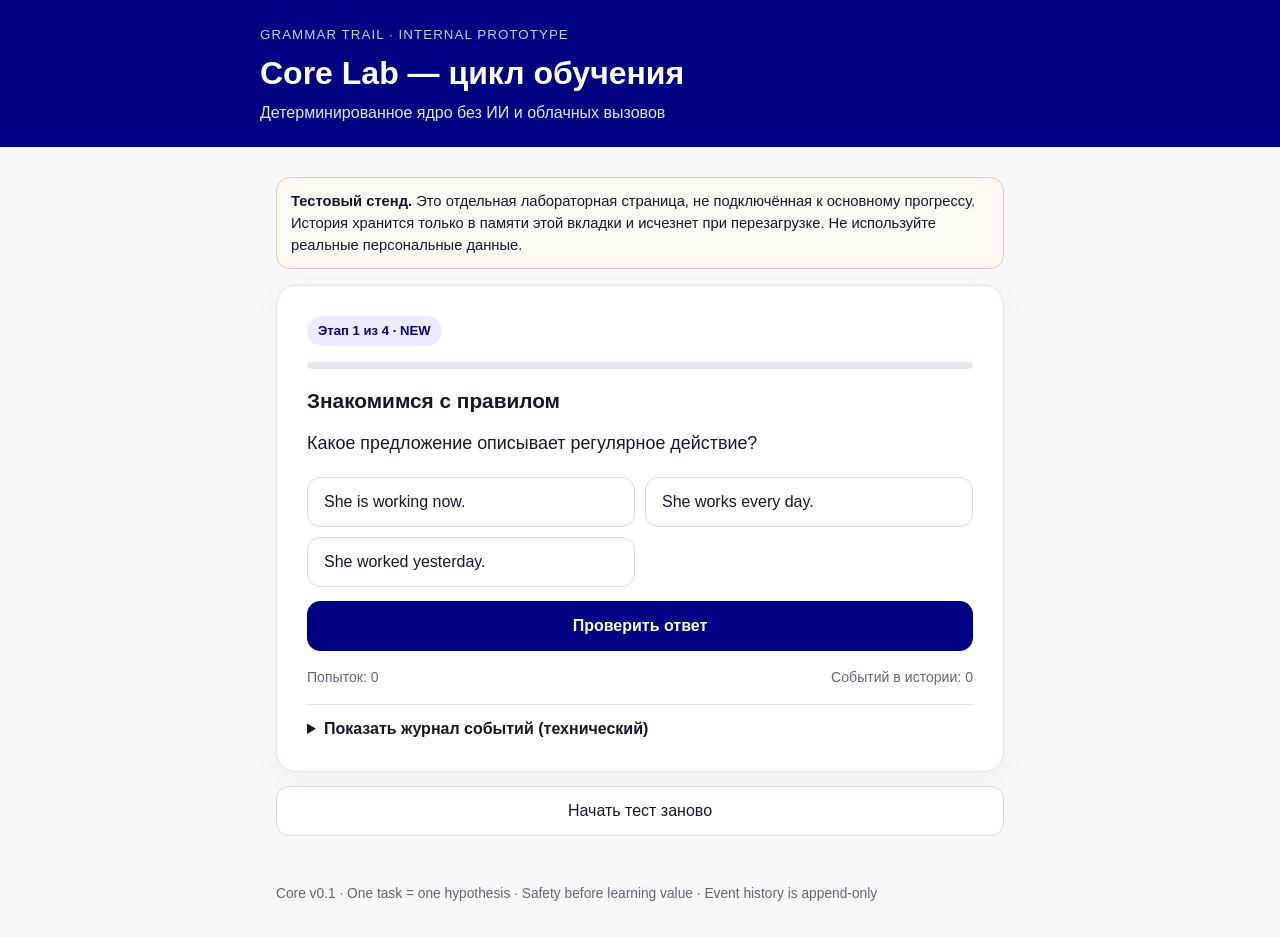
==== core-demo.html @ 32ef1f45 "Add isolated browser demo for AI-free learning core" ====
<!doctype html>
<html lang="ru">
<head>
<meta charset="utf-8">
<meta name="viewport" content="width=device-width,initial-scale=1,viewport-fit=cover">
<meta name="theme-color" content="#000080">
<title>Grammar Trail — Core Lab v0.1</title>
<style>
:root{color-scheme:light;--navy:#000080;--blue:#8080ff;--paper:#f7f8fc;--ink:#16172c;--muted:#62647d;--line:#dfe2f0;--peach:#f2c9b3}
*{box-sizing:border-box}body{margin:0;background:var(--paper);color:var(--ink);font:16px/1.5 -apple-system,BlinkMacSystemFont,"Segoe UI",Roboto,Arial,sans-serif}
header{background:var(--navy);color:#fff;padding:22px 18px}header .inner,main{max-width:760px;margin:auto}header small{opacity:.8;letter-spacing:.08em;text-transform:uppercase}h1{font-size:clamp(1.45rem,4vw,2rem);margin:.2rem 0}header p{margin:.25rem 0 0;color:#fff;opacity:.9}
main{padding:22px 16px 48px}.notice{border:1px solid #e5c5b1;background:#fff8f3;border-radius:14px;padding:12px 14px;font-size:.92rem;margin-bottom:16px}
.card{background:white;border:1px solid var(--line);border-radius:20px;padding:clamp(18px,4vw,30px);box-shadow:0 8px 28px #11113a0b}
.pill{display:inline-block;border-radius:999px;padding:5px 11px;background:#ececff;color:var(--navy);font-weight:700;font-size:.82rem}
h2{font-size:1.3rem;margin:.8rem 0 .3rem}#prompt{font-size:1.12rem;margin:14px 0 20px}.answers{display:grid;gap:10px}
button,input{font:inherit}button{cursor:pointer;border-radius:13px;min-height:50px;padding:12px 16px;border:1px solid #d5d7e9;background:white;color:var(--ink);text-align:left}
button:hover{border-color:var(--blue)}button:focus-visible,input:focus-visible{outline:3px solid #8080ff66;outline-offset:2px}
button.primary{background:var(--navy);color:#fff;border-color:var(--navy);font-weight:700;text-align:center;width:100%;margin-top:14px}
button.choice[aria-pressed="true"]{border:2px solid var(--navy);background:#f0f0ff}
input{width:100%;padding:13px;border:1px solid #bfc3da;border-radius:12px}
.meta{display:flex;justify-content:space-between;gap:10px;flex-wrap:wrap;color:var(--muted);font-size:.88rem;margin:16px 0 0}
.progress{height:7px;background:#e5e6f2;border-radius:99px;overflow:hidden;margin:16px 0}.progress span{display:block;height:100%;width:0;background:var(--blue);transition:width .2s}
.feedback{margin-top:14px;padding:12px;border-radius:12px;background:#f2f3fb}.feedback.good{background:#eaf7ed}.feedback.bad{background:#fff1e9}
details{margin-top:16px;border-top:1px solid var(--line);padding-top:12px}summary{cursor:pointer;font-weight:700}pre{white-space:pre-wrap;overflow-wrap:anywhere;font-size:.78rem;color:var(--muted)}
footer{max-width:760px;margin:auto;padding:0 16px 32px;color:var(--muted);font-size:.86rem}
@media(min-width:700px){main{padding-top:30px}.answers{grid-template-columns:1fr 1fr}}
</style>
</head>
<body>
<header><div class="inner"><small>Grammar Trail · Internal prototype</small><h1>Core Lab — цикл обучения</h1><p>Детерминированное ядро без ИИ и облачных вызовов</p></div></header>
<main>
<div class="notice"><strong>Тестовый стенд.</strong> Это отдельная лабораторная страница, не подключённая к основному прогрессу. История хранится только в памяти этой вкладки и исчезнет при перезагрузке. Не используйте реальные персональные данные.</div>
<section class="card" aria-live="polite">
<div class="pill" id="phasePill">Этап 1 из 4 · NEW</div>
<div class="progress"><span id="progressBar"></span></div>
<h2 id="phaseTitle">Знакомимся с правилом</h2>
<p id="prompt"></p>
<div id="answerArea" class="answers"></div>
<div id="feedback" class="feedback" hidden></div>
<button id="submitBtn" class="primary" type="button">Проверить ответ</button>
<div class="meta"><span id="attempts">Попыток: 0</span><span id="eventCount">Событий в истории: 0</span></div>
<details><summary>Показать журнал событий (технический)</summary><pre id="eventLog">Пока событий нет.</pre></details>
</section>
<div style="margin-top:14px"><button id="restartBtn" type="button" style="width:100%;text-align:center">Начать тест заново</button></div>
</main>
<footer>Core v0.1 · One task = one hypothesis · Safety before learning value · Event history is append-only</footer>
<script type="module">
import { createSession, decideNextAction, submitAnswer, validateEventStream, SAFETY, PHASES } from "./core/learning-core.mjs";

const contentVersion = "gt-core-demo-1";
const knowledgeItemId = "present-simple-third-person-s";
const hypothesisId = "verb-form-third-person-singular";
const session = () => createSession({ sessionId: "core-lab-" + Date.now(), knowledgeItemId, contentVersion });
const taskBank = [
 {taskId:"t-new",knowledgeItemId,hypothesisId,phase:"NEW",approvalState:"APPROVED",contentVersion,prompt:"Какое предложение описывает регулярное действие?",kind:"choice",options:["She is working now.","She works every day.","She worked yesterday."],correctIndex:1,explain:"Every day обозначает привычное действие; для he/she/it в Present Simple используется форма works."},
 {taskId:"t-understand",knowledgeItemId,hypothesisId,phase:"UNDERSTAND",approvalState:"APPROVED",contentVersion,prompt:"Почему в предложении “She works every day” стоит works?",kind:"choice",options:["Потому что подлежащее she — третье лицо единственного числа.","Потому что every day требует Past Simple.","Потому что works обозначает действие прямо сейчас."],correctIndex:0,explain:"В утвердительном Present Simple с he/she/it к смысловому глаголу обычно добавляется -s или -es."},
 {taskId:"t-recall",knowledgeItemId,hypothesisId,phase:"RECALL",approvalState:"APPROVED",contentVersion,prompt:"Вспомни форму глагола без вариантов: “He ___ (watch) TV every evening.”",kind:"text",accepted:["watches"],explain:"Watch оканчивается на -ch, поэтому в форме he/she/it добавляется -es: watches."},
 {taskId:"t-use",knowledgeItemId,hypothesisId,phase:"USE",approvalState:"APPROVED",contentVersion,prompt:"Выбери грамматически правильную фразу для описания привычки.",kind:"choice",options:["My brother play tennis on Sundays.","My brother plays tennis on Sundays.","My brother is play tennis on Sundays."],correctIndex:1,explain:"My brother = he; для регулярного действия в Present Simple нужна форма plays."}
];

let activeSession = session();
let events = [];
let selected = null;
let answered = false;

const $ = (id) => document.getElementById(id);
function currentTask() {
  const decision = decideNextAction({events,session:activeSession,safety:SAFETY.SAFE,taskBank});
  return decision.task;
}
function render() {
  const stateEvents = events;
  const decision = decideNextAction({events:stateEvents,session:activeSession,safety:SAFETY.SAFE,taskBank});
  const task = decision.task;
  const completed = stateEvents.filter(e=>e.type==="PHASE_COMPLETED").length;
  $("progressBar").style.width = (completed/4*100)+"%";
  $("eventCount").textContent = "Событий в истории: "+events.length;
  $("attempts").textContent = "Попыток: "+events.filter(e=>e.type==="ANSWER_SUBMITTED").length;
  $("eventLog").textContent = events.length ? JSON.stringify(events,null,2) : "Пока событий нет.";
  $("answerArea").replaceChildren();
  $("feedback").hidden = true;
  $("submitBtn").disabled = false;
  $("submitBtn").textContent = "Проверить ответ";
  selected = null; answered = false;
  if (!task) {
    $("phasePill").textContent = "Цикл завершён";
    $("phaseTitle").textContent = "Отлично! Цикл пройден";
    $("prompt").textContent = "Ты прошёл четыре этапа: знакомство, понимание, самостоятельное вспоминание и применение. Это демонстрация цикла, а не окончательная модель удержания знаний.";
    $("submitBtn").hidden = true;
    return;
  }
  $("submitBtn").hidden = false;
  const n = PHASES.indexOf(task.phase)+1;
  $("phasePill").textContent = "Этап "+n+" из 4 · "+task.phase;
  $("phaseTitle").textContent = ({NEW:"Знакомимся с правилом",UNDERSTAND:"Проверяем понимание",RECALL:"Вспоминаем самостоятельно",USE:"Применяем в контексте"})[task.phase];
  $("prompt").textContent = task.prompt;
  if(task.kind==="choice") {
    task.options.forEach((option,index)=>{
      const button=document.createElement("button");
      button.type="button";button.className="choice";button.textContent=option;button.setAttribute("aria-pressed","false");
      button.addEventListener("click",()=>{
        if(answered)return;
        selected=index;
        [...$("answerArea").querySelectorAll("button")].forEach((b,i)=>b.setAttribute("aria-pressed",String(i===index)));
      });
      $("answerArea").append(button);
    });
  } else {
    const input=document.createElement("input");input.id="freeAnswer";input.autocomplete="off";input.placeholder="Введи форму глагола";input.setAttribute("aria-label","Твой ответ");
    input.addEventListener("input",()=>{selected=input.value.trim();});
    $("answerArea").append(input);
  }
}
function checkAnswer() {
  if(answered)return;
  const task=currentTask();
  if(!task)return;
  if(selected===null || selected==="") {
    $("feedback").hidden=false;$("feedback").className="feedback bad";$("feedback").textContent="Сначала выбери или введи ответ.";return;
  }
  const correct=task.kind==="choice" ? selected===task.correctIndex : task.accepted.includes(String(selected).trim().toLowerCase());
  const result=submitAnswer({events,session:activeSession,task,response:task.kind==="choice"?{selectedIndex:selected,selectedText:task.options[selected]}:{text:String(selected)},correct,durationMs:null,safety:SAFETY.SAFE});
  events=result.events;answered=true;
  const box=$("feedback");box.hidden=false;box.className="feedback "+(correct?"good":"bad");
  box.textContent=(correct?"Верно! ":"Пока не совсем. ") + task.explain + (correct ? (result.state.phase==="COMPLETE"?" Цикл завершён.":" Переходим дальше.") : " Попробуй ещё раз: история ошибки сохранена, а этап не пропущен.");
  $("submitBtn").textContent=correct?(result.state.phase==="COMPLETE"?"Цикл завершён":"Следующий этап"):"Повторить этот этап";
  $("submitBtn").disabled=false;
  $("eventCount").textContent="Событий в истории: "+events.length;
  $("attempts").textContent="Попыток: "+events.filter(e=>e.type==="ANSWER_SUBMITTED").length;
  $("eventLog").textContent=JSON.stringify(events,null,2);
  $("progressBar").style.width=(events.filter(e=>e.type==="PHASE_COMPLETED").length/4*100)+"%";
  $("submitBtn").onclick=()=>{
    if(correct){render();$("submitBtn").onclick=checkAnswer;}
    else {answered=false;selected=null;$("feedback").hidden=true;$("submitBtn").onclick=checkAnswer;renderKeepPhase();}
  };
}
function renderKeepPhase() {
  // Re-render the same current phase after a wrong answer; existing events remain intact.
  const decision=decideNextAction({events,session:activeSession,safety:SAFETY.SAFE,taskBank});
  const task=decision.task;if(!task)return render();
  $("answerArea").replaceChildren();selected=null;
  if(task.kind==="choice") task.options.forEach((option,index)=>{const b=document.createElement("button");b.type="button";b.className="choice";b.textContent=option;b.setAttribute("aria-pressed","false");b.addEventListener("click",()=>{selected=index;[...$("answerArea").querySelectorAll("button")].forEach((x,i)=>x.setAttribute("aria-pressed",String(i===index)));});$("answerArea").append(b);});
  else {const i=document.createElement("input");i.id="freeAnswer";i.placeholder="Введи форму глагола";i.setAttribute("aria-label","Твой ответ");i.addEventListener("input",()=>selected=i.value.trim());$("answerArea").append(i);}
}
$("submitBtn").addEventListener("click",checkAnswer);
$("restartBtn").addEventListener("click",()=>{activeSession=session();events=[];render();$("submitBtn").onclick=checkAnswer;});
render();
</script>
</body>
</html>
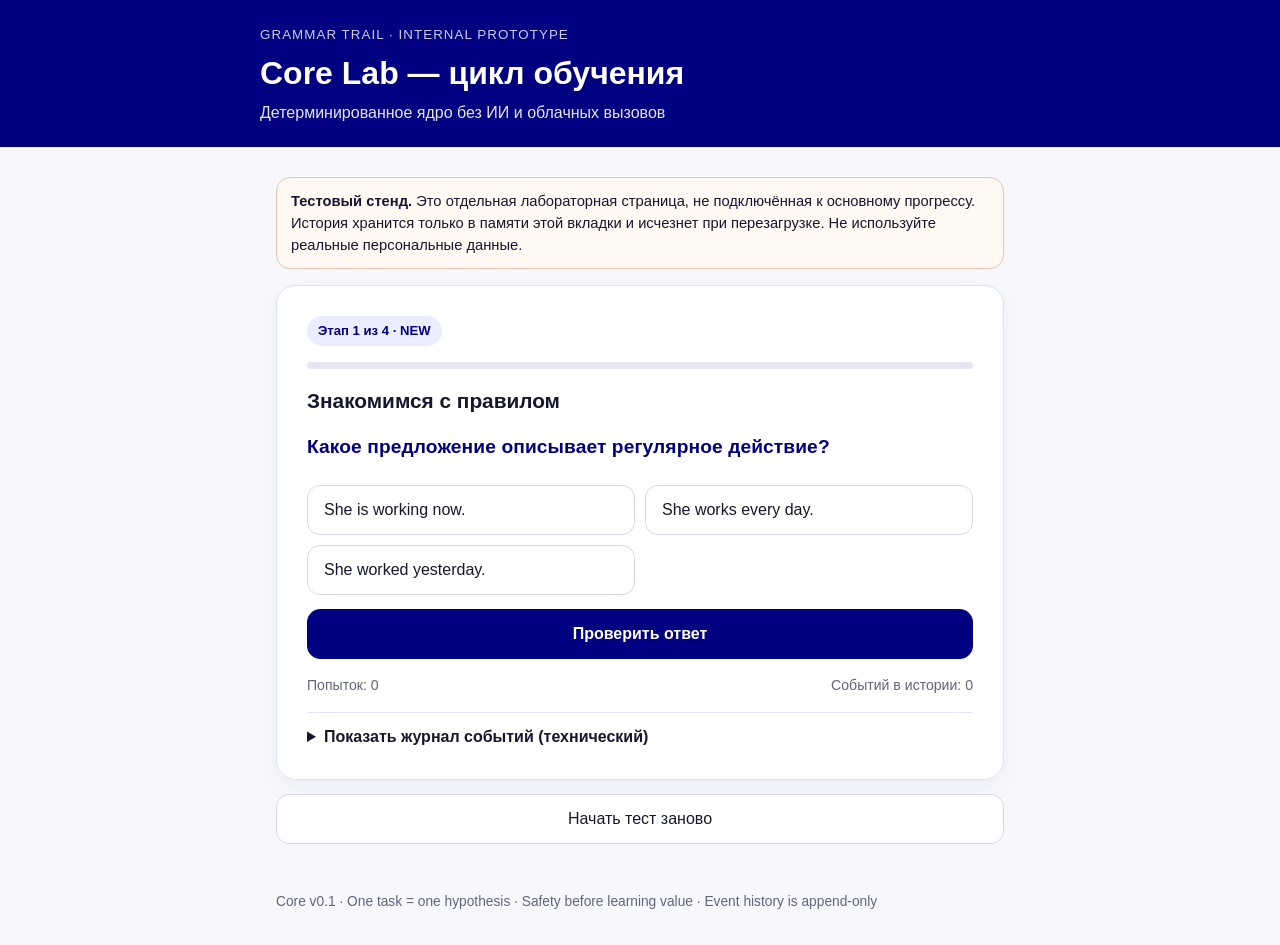
==== commit 9fcac5d6: "Improve question prompt contrast in Core Lab" ====
--- a/core-demo.html
+++ b/core-demo.html
@@ -12,7 +12,7 @@
 main{padding:22px 16px 48px}.notice{border:1px solid #e5c5b1;background:#fff8f3;border-radius:14px;padding:12px 14px;font-size:.92rem;margin-bottom:16px}
 .card{background:white;border:1px solid var(--line);border-radius:20px;padding:clamp(18px,4vw,30px);box-shadow:0 8px 28px #11113a0b}
 .pill{display:inline-block;border-radius:999px;padding:5px 11px;background:#ececff;color:var(--navy);font-weight:700;font-size:.82rem}
-h2{font-size:1.3rem;margin:.8rem 0 .3rem}#prompt{font-size:1.12rem;margin:14px 0 20px}.answers{display:grid;gap:10px}
+h2{font-size:1.3rem;margin:.8rem 0 .3rem}#prompt{color:var(--navy);font-size:1.2rem;font-weight:650;line-height:1.6;letter-spacing:.005em;margin:16px 0 22px;text-wrap:pretty}.answers{display:grid;gap:10px}
 button,input{font:inherit}button{cursor:pointer;border-radius:13px;min-height:50px;padding:12px 16px;border:1px solid #d5d7e9;background:white;color:var(--ink);text-align:left}
 button:hover{border-color:var(--blue)}button:focus-visible,input:focus-visible{outline:3px solid #8080ff66;outline-offset:2px}
 button.primary{background:var(--navy);color:#fff;border-color:var(--navy);font-weight:700;text-align:center;width:100%;margin-top:14px}
@@ -20,7 +20,7 @@
 input{width:100%;padding:13px;border:1px solid #bfc3da;border-radius:12px}
 .meta{display:flex;justify-content:space-between;gap:10px;flex-wrap:wrap;color:var(--muted);font-size:.88rem;margin:16px 0 0}
 .progress{height:7px;background:#e5e6f2;border-radius:99px;overflow:hidden;margin:16px 0}.progress span{display:block;height:100%;width:0;background:var(--blue);transition:width .2s}
-.feedback{margin-top:14px;padding:12px;border-radius:12px;background:#f2f3fb}.feedback.good{background:#eaf7ed}.feedback.bad{background:#fff1e9}
+.feedback{margin-top:14px;padding:16px;border-radius:12px;background:#f2f3fb;color:#000080;font-size:1.0625rem;line-height:1.65;font-weight:500;overflow-wrap:anywhere}.feedback.good{background:#eaf7ed;color:#123d20}.feedback.bad{background:#fff1e9;color:#642d16}#feedback strong{font-weight:750}#feedback p{margin:0 0 8px}#feedback p:last-child{margin-bottom:0}
 details{margin-top:16px;border-top:1px solid var(--line);padding-top:12px}summary{cursor:pointer;font-weight:700}pre{white-space:pre-wrap;overflow-wrap:anywhere;font-size:.78rem;color:var(--muted)}
 footer{max-width:760px;margin:auto;padding:0 16px 32px;color:var(--muted);font-size:.86rem}
 @media(min-width:700px){main{padding-top:30px}.answers{grid-template-columns:1fr 1fr}}
@@ -138,11 +138,13 @@
   // Re-render the same current phase after a wrong answer; existing events remain intact.
   const decision=decideNextAction({events,session:activeSession,safety:SAFETY.SAFE,taskBank});
   const task=decision.task;if(!task)return render();
+  $("submitBtn").textContent="Проверить ответ";
+  $("submitBtn").onclick=checkAnswer;
   $("answerArea").replaceChildren();selected=null;
   if(task.kind==="choice") task.options.forEach((option,index)=>{const b=document.createElement("button");b.type="button";b.className="choice";b.textContent=option;b.setAttribute("aria-pressed","false");b.addEventListener("click",()=>{selected=index;[...$("answerArea").querySelectorAll("button")].forEach((x,i)=>x.setAttribute("aria-pressed",String(i===index)));});$("answerArea").append(b);});
   else {const i=document.createElement("input");i.id="freeAnswer";i.placeholder="Введи форму глагола";i.setAttribute("aria-label","Твой ответ");i.addEventListener("input",()=>selected=i.value.trim());$("answerArea").append(i);}
 }
-$("submitBtn").addEventListener("click",checkAnswer);
+$("submitBtn").onclick=checkAnswer;
 $("restartBtn").addEventListener("click",()=>{activeSession=session();events=[];render();$("submitBtn").onclick=checkAnswer;});
 render();
 </script>
